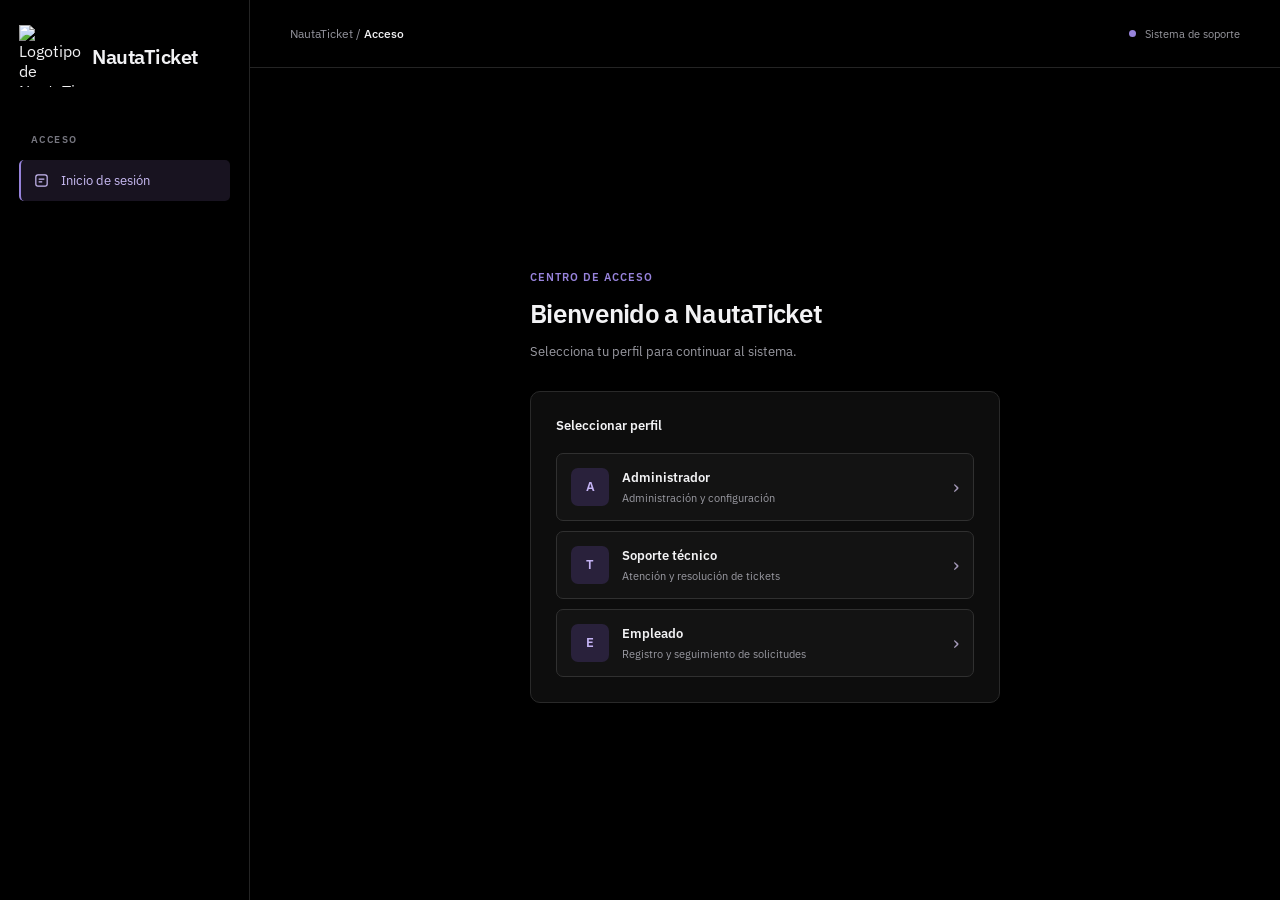
==== src/main/resources/web/index.html @ c0edc0cf "feat(frontend): crear interfaz web de NautaTicket" ====
<!DOCTYPE html>
<html lang="es">
<head>
    <meta charset="UTF-8">
    <meta name="viewport" content="width=device-width, initial-scale=1.0">
    <meta name="color-scheme" content="dark">
    <title>NautaTicket | Acceso</title>

    <style>
        @import url('https://fonts.googleapis.com/css2?family=IBM+Plex+Sans:wght@400;500;600;700&display=swap');

        :root {
            --bg: #000000;
            --surface: #0d0d0d;
            --surface-hover: #191919;
            --border: #292929;
            --text: #f2f2f4;
            --muted: #9a9aa2;
            --purple: #9783db;
            --purple-hover: #b0a0ec;
            --font: "IBM Plex Sans", "Segoe UI", sans-serif;
        }

        * {
            box-sizing: border-box;
        }

        html, body {
            margin: 0;
            min-height: 100%;
            background: var(--bg);
            color: var(--text);
            font-family: var(--font);
        }

        button, input {
            font: inherit;
        }

        button {
            cursor: pointer;
        }

        button:focus-visible,
        input:focus-visible {
            outline: 2px solid var(--purple);
            outline-offset: 3px;
        }

        [hidden] {
            display: none !important;
        }

        /* Estructura */

        .access-layout {
            display: grid;
            grid-template-columns: 250px minmax(0, 1fr);
            min-height: 100vh;
            background: #000000;
        }

        .access-sidebar {
            display: flex;
            flex-direction: column;
            gap: 46px;
            padding: 25px 19px;
            background: #000000;
            border-right: 1px solid #242424;
        }

        /* Logotipo */

        .logo {
            display: flex;
            align-items: center;
            gap: 11px;
        }

        .logo-mark {
            width: 62px;
            height: 62px;
            min-width: 62px;
            display: flex;
            align-items: center;
            justify-content: center;
            overflow: hidden;
            background: transparent;
            border: none;
        }

        .logo-mark img {
            display: block;
            width: 100%;
            height: 100%;
            object-fit: contain;
        }

        .logo-text {
            color: var(--text);
            font-size: 20px;
            font-weight: 600;
            letter-spacing: -0.5px;
        }

        /* Barra lateral */

        .sidebar-label {
            margin: 0 12px 14px;
            color: #777780;
            font-size: 10px;
            font-weight: 600;
            letter-spacing: 1.4px;
            text-transform: uppercase;
        }

        .sidebar-link {
            display: flex;
            align-items: center;
            gap: 11px;
            padding: 12px;
            color: #c8baf3;
            background: #181320;
            border-left: 2px solid var(--purple);
            border-radius: 5px;
            font-size: 13px;
        }

        .sidebar-link svg {
            display: block;
            width: 17px;
            height: 17px;
            flex-shrink: 0;
        }

        /* Contenido principal */

        .access-main {
            min-width: 0;
            display: flex;
            flex-direction: column;
            background: #000000;
        }

        .topbar {
            height: 68px;
            padding: 0 40px;
            display: flex;
            align-items: center;
            justify-content: space-between;
            border-bottom: 1px solid #242424;
        }

        .breadcrumb {
            color: #92929b;
            font-size: 12px;
        }

        .breadcrumb strong {
            color: var(--text);
            font-weight: 500;
        }

        .environment {
            display: flex;
            align-items: center;
            gap: 9px;
            color: #9999a0;
            font-size: 11px;
        }

        .environment-dot {
            width: 7px;
            height: 7px;
            border-radius: 50%;
            background: var(--purple);
        }

        .access-content {
            flex: 1;
            display: flex;
            align-items: center;
            justify-content: center;
            padding: 44px 24px;
        }

        .access-container {
            width: 100%;
            max-width: 470px;
        }

        .eyebrow {
            color: var(--purple);
            font-size: 11px;
            font-weight: 600;
            letter-spacing: 1px;
            text-transform: uppercase;
        }

        .section-heading {
            margin-bottom: 27px;
        }

        .section-heading h1 {
            margin: 11px 0;
            font-size: 26px;
            font-weight: 600;
            letter-spacing: -0.7px;
        }

        .section-heading p {
            margin: 0;
            color: var(--muted);
            font-size: 13px;
            line-height: 1.7;
        }

        /* Panel */

        .access-panel {
            padding: 25px;
            background: var(--surface);
            border: 1px solid var(--border);
            border-radius: 10px;
        }

        .panel-title {
            margin: 0 0 19px;
            font-size: 13px;
            font-weight: 600;
        }

        .profile-list {
            display: flex;
            flex-direction: column;
            gap: 10px;
        }

        .profile-option {
            width: 100%;
            display: flex;
            align-items: center;
            gap: 13px;
            padding: 14px;
            color: var(--text);
            background: #131313;
            border: 1px solid #303030;
            border-radius: 7px;
            text-align: left;
            transition: background 150ms, border-color 150ms;
        }

        .profile-option:hover {
            background: var(--surface-hover);
            border-color: var(--purple);
        }

        .profile-symbol {
            width: 38px;
            height: 38px;
            flex-shrink: 0;
            display: grid;
            place-items: center;
            background: #29213b;
            border-radius: 7px;
            color: #c4b3f4;
            font-size: 13px;
            font-weight: 600;
        }

        .profile-info {
            flex: 1;
            min-width: 0;
        }

        .profile-info strong {
            display: block;
            font-size: 13px;
            font-weight: 600;
        }

        .profile-info small {
            display: block;
            margin-top: 5px;
            color: var(--muted);
            font-size: 11px;
        }

        .profile-arrow {
            color: #a59ab9;
            font-size: 20px;
        }

        /* Inicio de sesión */

        .selected-profile {
            display: flex;
            align-items: center;
            gap: 8px;
            padding: 12px;
            margin-bottom: 24px;
            background: #080808;
            border: 1px solid var(--border);
            border-radius: 6px;
            color: var(--muted);
            font-size: 12px;
        }

        .selected-profile strong {
            color: #c4b5f2;
        }

        .field {
            display: flex;
            flex-direction: column;
            gap: 8px;
            margin-bottom: 19px;
        }

        .field label {
            color: #d2d2d6;
            font-size: 12px;
            font-weight: 500;
        }

        .input {
            width: 100%;
            height: 43px;
            padding: 0 13px;
            background: #080808;
            border: 1px solid #333333;
            border-radius: 6px;
            color: var(--text);
            outline: none;
        }

        .input:focus {
            border-color: var(--purple);
        }

        .input::placeholder {
            color: #77777d;
        }

        .form-actions {
            display: flex;
            gap: 10px;
            margin-top: 17px;
        }

        .button {
            height: 42px;
            padding: 0 19px;
            border-radius: 6px;
            border: 1px solid transparent;
            font-size: 12px;
            font-weight: 600;
        }

        .button-primary {
            flex: 1;
            background: var(--purple);
            color: #0b0910;
        }

        .button-primary:hover {
            background: var(--purple-hover);
        }

        .button-secondary {
            background: #191919;
            color: #d0d0d5;
            border-color: #333333;
        }

        .button-secondary:hover {
            background: #252525;
        }

        .status {
            min-height: 17px;
            color: #d5a477;
            font-size: 12px;
            line-height: 1.5;
        }

        @media (max-width: 760px) {
            .access-layout {
                grid-template-columns: 1fr;
            }

            .access-sidebar {
                padding: 12px 20px;
                border-right: none;
                border-bottom: 1px solid #242424;
            }

            .sidebar-section {
                display: none;
            }

            .topbar {
                padding: 0 20px;
            }

            .access-content {
                padding: 35px 18px;
            }
        }

        @media (max-width: 480px) {
            .access-panel {
                padding: 20px;
            }

            .section-heading h1 {
                font-size: 23px;
            }
        }
    </style>
</head>

<body>

<div class="access-layout">

    <aside class="access-sidebar">

        <div class="logo">
            <span class="logo-mark">
                <img src="assets/images/nautaticket-logo.png"
                     alt="Logotipo de NautaTicket">
            </span>
            <span class="logo-text">NautaTicket</span>
        </div>

        <div class="sidebar-section">
            <div class="sidebar-label">Acceso</div>

            <div class="sidebar-link">
                <svg viewBox="0 0 24 24"
                     fill="none"
                     stroke="currentColor"
                     stroke-width="1.7">
                    <rect x="4" y="4"
                          width="16" height="16" rx="3"/>
                    <path d="M8 10h8M8 14h5"/>
                </svg>
                Inicio de sesión
            </div>
        </div>

    </aside>

    <main class="access-main">

        <header class="topbar">
            <div class="breadcrumb">
                NautaTicket /
                <strong>Acceso</strong>
            </div>

            <div class="environment">
                <span class="environment-dot"></span>
                Sistema de soporte
            </div>
        </header>

        <div class="access-content">

            <div class="access-container">

                <section id="profilesView">

                    <div class="section-heading">
                        <span class="eyebrow">
                            Centro de acceso
                        </span>

                        <h1>Bienvenido a NautaTicket</h1>

                        <p>
                            Selecciona tu perfil para continuar
                            al sistema.
                        </p>
                    </div>

                    <div class="access-panel">

                        <h2 class="panel-title">
                            Seleccionar perfil
                        </h2>

                        <div class="profile-list">

                            <button type="button"
                                    class="profile-option"
                                    data-profile="ADMIN"
                                    data-label="Administrador">

                                <span class="profile-symbol">A</span>

                                <span class="profile-info">
                                    <strong>Administrador</strong>
                                    <small>
                                        Administración y configuración
                                    </small>
                                </span>

                                <span class="profile-arrow">›</span>
                            </button>

                            <button type="button"
                                    class="profile-option"
                                    data-profile="TECNICO"
                                    data-label="Soporte técnico">

                                <span class="profile-symbol">T</span>

                                <span class="profile-info">
                                    <strong>Soporte técnico</strong>
                                    <small>
                                        Atención y resolución de tickets
                                    </small>
                                </span>

                                <span class="profile-arrow">›</span>
                            </button>

                            <button type="button"
                                    class="profile-option"
                                    data-profile="EMPLEADO"
                                    data-label="Empleado">

                                <span class="profile-symbol">E</span>

                                <span class="profile-info">
                                    <strong>Empleado</strong>
                                    <small>
                                        Registro y seguimiento de solicitudes
                                    </small>
                                </span>

                                <span class="profile-arrow">›</span>
                            </button>

                        </div>
                    </div>

                </section>

                <section id="loginView" hidden>

                    <div class="section-heading">
                        <span class="eyebrow">
                            Identificación
                        </span>

                        <h1>Iniciar sesión</h1>

                        <p>
                            Introduce tus credenciales
                            para acceder al sistema.
                        </p>
                    </div>

                    <div class="access-panel">

                        <div class="selected-profile">
                            Perfil:
                            <strong id="profileLabel"></strong>
                        </div>

                        <form id="loginForm" novalidate>

                            <div class="field">
                                <label for="correo">
                                    Correo electrónico
                                </label>

                                <input class="input"
                                       id="correo"
                                       name="correo"
                                       type="email"
                                       autocomplete="username"
                                       placeholder="correo@empresa.com"
                                       required>
                            </div>

                            <div class="field">
                                <label for="password">
                                    Contraseña
                                </label>

                                <input class="input"
                                       id="password"
                                       name="password"
                                       type="password"
                                       autocomplete="current-password"
                                       placeholder="Contraseña"
                                       required>
                            </div>

                            <p id="message"
                               class="status"
                               role="status"
                               aria-live="polite"></p>

                            <div class="form-actions">

                                <button type="button"
                                        class="button button-secondary"
                                        id="backBtn">
                                    Volver
                                </button>

                                <button type="submit"
                                        class="button button-primary">
                                    Ingresar
                                </button>

                            </div>

                        </form>
                    </div>

                </section>

            </div>
        </div>

    </main>
</div>

<script src="js/app.js"></script>

</body>
</html>
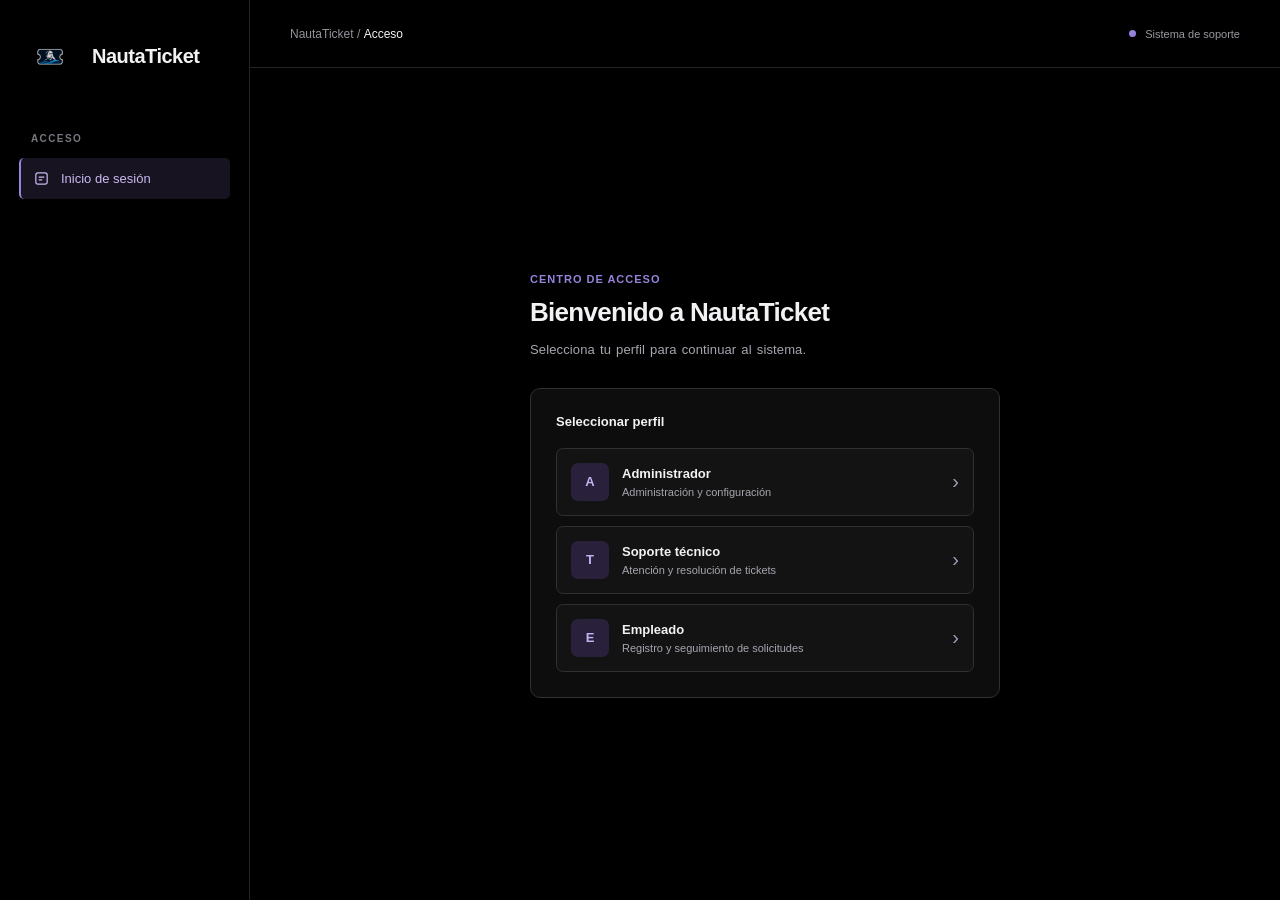
==== commit 3f3ce989: "style(frontend): finalizar interfaz visual de NautaTicket" ====
--- a/src/main/resources/web/index.html
+++ b/src/main/resources/web/index.html
@@ -7,8 +7,6 @@
     <title>NautaTicket | Acceso</title>
 
     <style>
-        @import url('https://fonts.googleapis.com/css2?family=IBM+Plex+Sans:wght@400;500;600;700&display=swap');
-
         :root {
             --bg: #000000;
             --surface: #0d0d0d;
@@ -18,7 +16,7 @@
             --muted: #9a9aa2;
             --purple: #9783db;
             --purple-hover: #b0a0ec;
-            --font: "IBM Plex Sans", "Segoe UI", sans-serif;
+            --font: "Segoe UI", Tahoma, Arial, sans-serif;
         }
 
         * {
@@ -51,8 +49,6 @@
             display: none !important;
         }
 
-        /* Estructura */
-
         .access-layout {
             display: grid;
             grid-template-columns: 250px minmax(0, 1fr);
@@ -69,8 +65,6 @@
             border-right: 1px solid #242424;
         }
 
-        /* Logotipo */
-
         .logo {
             display: flex;
             align-items: center;
@@ -102,8 +96,6 @@
             font-weight: 600;
             letter-spacing: -0.5px;
         }
-
-        /* Barra lateral */
 
         .sidebar-label {
             margin: 0 12px 14px;
@@ -133,8 +125,6 @@
             flex-shrink: 0;
         }
 
-        /* Contenido principal */
-
         .access-main {
             min-width: 0;
             display: flex;
@@ -214,8 +204,6 @@
             font-size: 13px;
             line-height: 1.7;
         }
-
-        /* Panel */
 
         .access-panel {
             padding: 25px;
@@ -291,8 +279,6 @@
             font-size: 20px;
         }
 
-        /* Inicio de sesión */
-
         .selected-profile {
             display: flex;
             align-items: center;
@@ -418,6 +404,8 @@
             }
         }
     </style>
+
+    <link rel="stylesheet" href="css/pulido.css">
 </head>
 
 <body>
@@ -456,7 +444,8 @@
 
         <header class="topbar">
             <div class="breadcrumb">
-                NautaTicket /
+                <span>NautaTicket</span>
+                <span class="breadcrumb-separator">/</span>
                 <strong>Acceso</strong>
             </div>
 
@@ -473,12 +462,8 @@
                 <section id="profilesView">
 
                     <div class="section-heading">
-                        <span class="eyebrow">
-                            Centro de acceso
-                        </span>
-
+                        <span class="eyebrow">Centro de acceso</span>
                         <h1>Bienvenido a NautaTicket</h1>
-
                         <p>
                             Selecciona tu perfil para continuar
                             al sistema.
@@ -487,9 +472,7 @@
 
                     <div class="access-panel">
 
-                        <h2 class="panel-title">
-                            Seleccionar perfil
-                        </h2>
+                        <h2 class="panel-title">Seleccionar perfil</h2>
 
                         <div class="profile-list">
 
@@ -502,9 +485,7 @@
 
                                 <span class="profile-info">
                                     <strong>Administrador</strong>
-                                    <small>
-                                        Administración y configuración
-                                    </small>
+                                    <small>Administración y configuración</small>
                                 </span>
 
                                 <span class="profile-arrow">›</span>
@@ -519,9 +500,7 @@
 
                                 <span class="profile-info">
                                     <strong>Soporte técnico</strong>
-                                    <small>
-                                        Atención y resolución de tickets
-                                    </small>
+                                    <small>Atención y resolución de tickets</small>
                                 </span>
 
                                 <span class="profile-arrow">›</span>
@@ -536,9 +515,7 @@
 
                                 <span class="profile-info">
                                     <strong>Empleado</strong>
-                                    <small>
-                                        Registro y seguimiento de solicitudes
-                                    </small>
+                                    <small>Registro y seguimiento de solicitudes</small>
                                 </span>
 
                                 <span class="profile-arrow">›</span>
@@ -546,18 +523,13 @@
 
                         </div>
                     </div>
-
                 </section>
 
                 <section id="loginView" hidden>
 
                     <div class="section-heading">
-                        <span class="eyebrow">
-                            Identificación
-                        </span>
-
+                        <span class="eyebrow">Identificación</span>
                         <h1>Iniciar sesión</h1>
-
                         <p>
                             Introduce tus credenciales
                             para acceder al sistema.
--- a/src/main/resources/web/css/pulido.css
+++ b/src/main/resources/web/css/pulido.css
@@ -0,0 +1,350 @@
+
+/* NautaTicket - Pulido visual para JavaFX WebView */
+
+:root {
+    --font: "Segoe UI", Tahoma, Arial, sans-serif;
+    --mono: Consolas, "Courier New", monospace;
+    --bg: #000000;
+    --surface: #0d0d0d;
+    --border: #303035;
+    --text: #f2f2f4;
+    --muted: #a6a6b0;
+    --purple: #9783db;
+    --purple-hover: #b4a3ec;
+}
+
+html,
+body {
+    background: #000000 !important;
+    color: var(--text);
+    font-family: "Segoe UI", Tahoma, Arial, sans-serif !important;
+    font-size: 14px;
+    -webkit-font-smoothing: auto;
+}
+
+/* Tipografia compatible con WebView */
+
+body,
+button,
+input,
+select,
+textarea,
+option,
+.workspace,
+.workspace-sidebar,
+.workspace-main,
+.access-layout,
+.access-sidebar,
+.access-main,
+.admin-modal,
+.tickets-modal,
+.reporte-formulario,
+.reporte-calendario,
+.historial-filtros,
+.atencion-solucion,
+.api-panel,
+.api-metrica,
+.api-grafico,
+.admin-search,
+.admin-field,
+.tickets-input,
+.tickets-select,
+.tickets-textarea,
+.historial-input,
+.historial-select,
+.reporte-input {
+    font-family: "Segoe UI", Tahoma, Arial, sans-serif !important;
+}
+
+/* Numeros e identificadores */
+
+.metric-value,
+.admin-stat strong,
+.atencion-metrica strong,
+.atencion-capacidad-valor,
+.api-metrica strong,
+.api-barra-numero,
+.historial-id,
+.reporte-ruta {
+    font-family: Consolas, "Courier New", monospace !important;
+}
+
+/* Legibilidad */
+
+.page-heading p,
+.panel-heading p,
+.simple-note p,
+.admin-info,
+.admin-feedback,
+.admin-modal p,
+.tickets-feedback,
+.tickets-caption,
+.tickets-modal p,
+.atencion-panel-cabecera p,
+.atencion-detalle p,
+.atencion-capacidad-cabecera p,
+.atencion-capacidad-aviso,
+.atencion-ayuda,
+.atencion-mensaje,
+.historial-mensaje,
+.reporte-ayuda,
+.reporte-informacion p,
+.reporte-mensaje,
+.api-panel-header p,
+.api-pie,
+.api-mensaje,
+.section-heading p,
+.access-panel p {
+    word-spacing: 0.10em;
+    line-height: 1.65 !important;
+    letter-spacing: 0.01em;
+    overflow-wrap: break-word;
+}
+
+/* Encabezados y contenedores */
+
+.page-heading h1 {
+    font-size: 25px;
+    line-height: 1.25;
+    letter-spacing: -0.035em;
+}
+
+.page-heading {
+    margin-bottom: 25px;
+}
+
+.panel-heading h2,
+.atencion-panel-cabecera h2,
+.api-panel-header h2 {
+    line-height: 1.35;
+}
+
+.content-panel,
+.atencion-panel,
+.atencion-capacidad,
+.api-panel,
+.reporte-formulario,
+.reporte-informacion,
+.historial-filtros {
+    border-color: #303035 !important;
+}
+
+/* Campos oscuros */
+
+input:not([type="checkbox"]):not([type="radio"]),
+textarea,
+select,
+.admin-search,
+.admin-field,
+.tickets-input,
+.tickets-select,
+.tickets-textarea,
+.historial-input,
+.historial-select,
+.reporte-input,
+.atencion-solucion {
+    box-sizing: border-box;
+    color: #f2f2f4 !important;
+    -webkit-text-fill-color: #f2f2f4 !important;
+    background-color: #09090b !important;
+    border-color: #393940 !important;
+    color-scheme: dark;
+}
+
+input::placeholder,
+textarea::placeholder,
+.admin-search::placeholder,
+.tickets-input::placeholder,
+.historial-input::placeholder,
+.atencion-solucion::placeholder {
+    color: #9b9ba6 !important;
+    -webkit-text-fill-color: #9b9ba6 !important;
+    opacity: 1;
+}
+
+select option {
+    background: #151519 !important;
+    color: #f2f2f4 !important;
+}
+
+input:focus,
+textarea:focus,
+select:focus,
+.admin-search:focus,
+.admin-field:focus,
+.tickets-input:focus,
+.tickets-select:focus,
+.historial-input:focus,
+.historial-select:focus,
+.reporte-input:focus,
+.atencion-solucion:focus {
+    border-color: #9783db !important;
+    outline: none;
+    box-shadow: 0 0 0 2px rgba(151, 131, 219, .16) !important;
+}
+
+/* Botones */
+
+.button,
+.admin-small-button,
+.tickets-action,
+.nav-item,
+.tab,
+.reporte-fecha-boton,
+.reporte-calendario-nav {
+    transition:
+            background-color .16s ease,
+            border-color .16s ease,
+            color .16s ease;
+}
+
+.button-primary {
+    background-color: #9783db !important;
+    color: #111016 !important;
+}
+
+.button-primary:hover:not(:disabled) {
+    background-color: #b4a3ec !important;
+}
+
+.button-secondary {
+    background-color: #19191d !important;
+    color: #ededf1 !important;
+    border-color: #37373d !important;
+}
+
+.button-secondary:hover:not(:disabled) {
+    background-color: #282830 !important;
+}
+
+button:disabled {
+    opacity: .56;
+    cursor: not-allowed;
+}
+
+button:focus-visible,
+input:focus-visible,
+select:focus-visible,
+textarea:focus-visible,
+.atencion-tabla tr:focus-visible {
+    outline: 2px solid #9783db !important;
+    outline-offset: 2px;
+}
+
+/* Tablas */
+
+.data-table th,
+.atencion-tabla th {
+    color: #b6b6c0 !important;
+}
+
+.data-table td,
+.atencion-tabla td {
+    line-height: 1.5;
+}
+
+.data-table tbody tr:hover td {
+    background: #15151a;
+}
+
+.data-table td,
+.data-table th,
+.atencion-tabla td,
+.atencion-tabla th {
+    overflow-wrap: anywhere;
+}
+
+.table-scroll,
+.atencion-tabla-contenedor {
+    scrollbar-color: #494354 #101014;
+}
+
+/* Ventanas y calendarios */
+
+.admin-modal,
+.tickets-modal,
+.reporte-calendario {
+    color: #f2f2f4;
+}
+
+.admin-modal-backdrop,
+.tickets-modal-overlay {
+    background: rgba(0, 0, 0, .84);
+}
+
+.reporte-calendario {
+    box-shadow: 0 15px 42px rgba(0, 0, 0, .66);
+}
+
+/* Adaptabilidad */
+
+@media (max-width: 880px) {
+    .workspace-content {
+        padding: 26px 24px;
+    }
+
+    .workspace-topbar {
+        padding: 0 24px;
+    }
+
+    .reporte-grid,
+    .historial-filtros {
+        gap: 14px;
+    }
+}
+
+@media (max-width: 520px) {
+    .workspace-content {
+        padding: 22px 16px;
+    }
+
+    .workspace-topbar {
+        padding: 0 16px;
+    }
+
+    .page-heading h1 {
+        font-size: 22px;
+    }
+
+    .button {
+        min-height: 42px;
+    }
+    /* Separación del encabezado */
+
+    .workspace-path {
+        display: flex;
+        align-items: center;
+        gap: 9px;
+        white-space: nowrap;
+    }
+
+    .workspace-separator {
+        color: #777780;
+    }
+
+    .workspace-path strong {
+        color: #f2f2f4;
+        font-weight: 500;
+    }
+
+    /* Separacion de rutas en Login y Dashboard */
+    .breadcrumb,
+    .workspace-path {
+        display: flex;
+        align-items: center;
+        gap: 9px;
+        white-space: nowrap;
+    }
+
+    .breadcrumb-separator,
+    .workspace-separator {
+        display: inline-block;
+        color: #777780;
+    }
+
+    .breadcrumb strong,
+    .workspace-path strong {
+        color: #f2f2f4;
+        font-weight: 500;
+    }
+}
